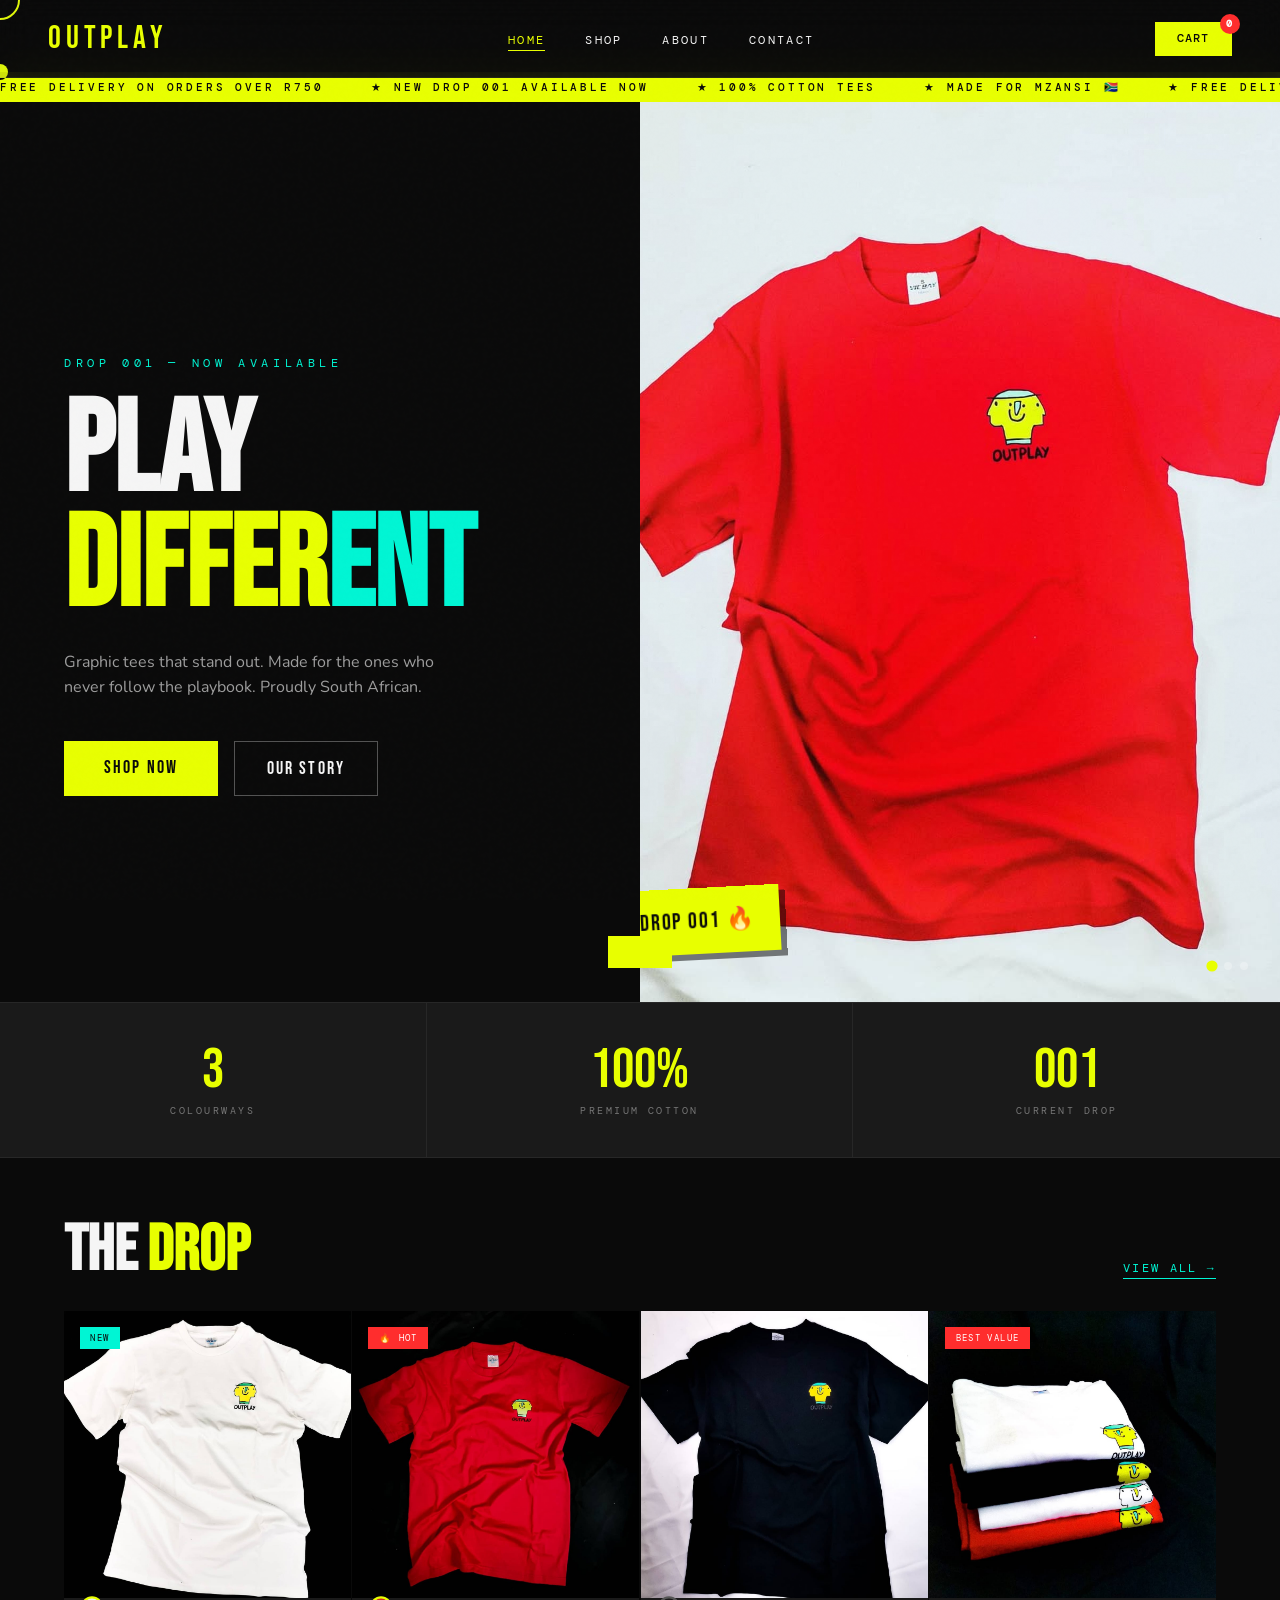
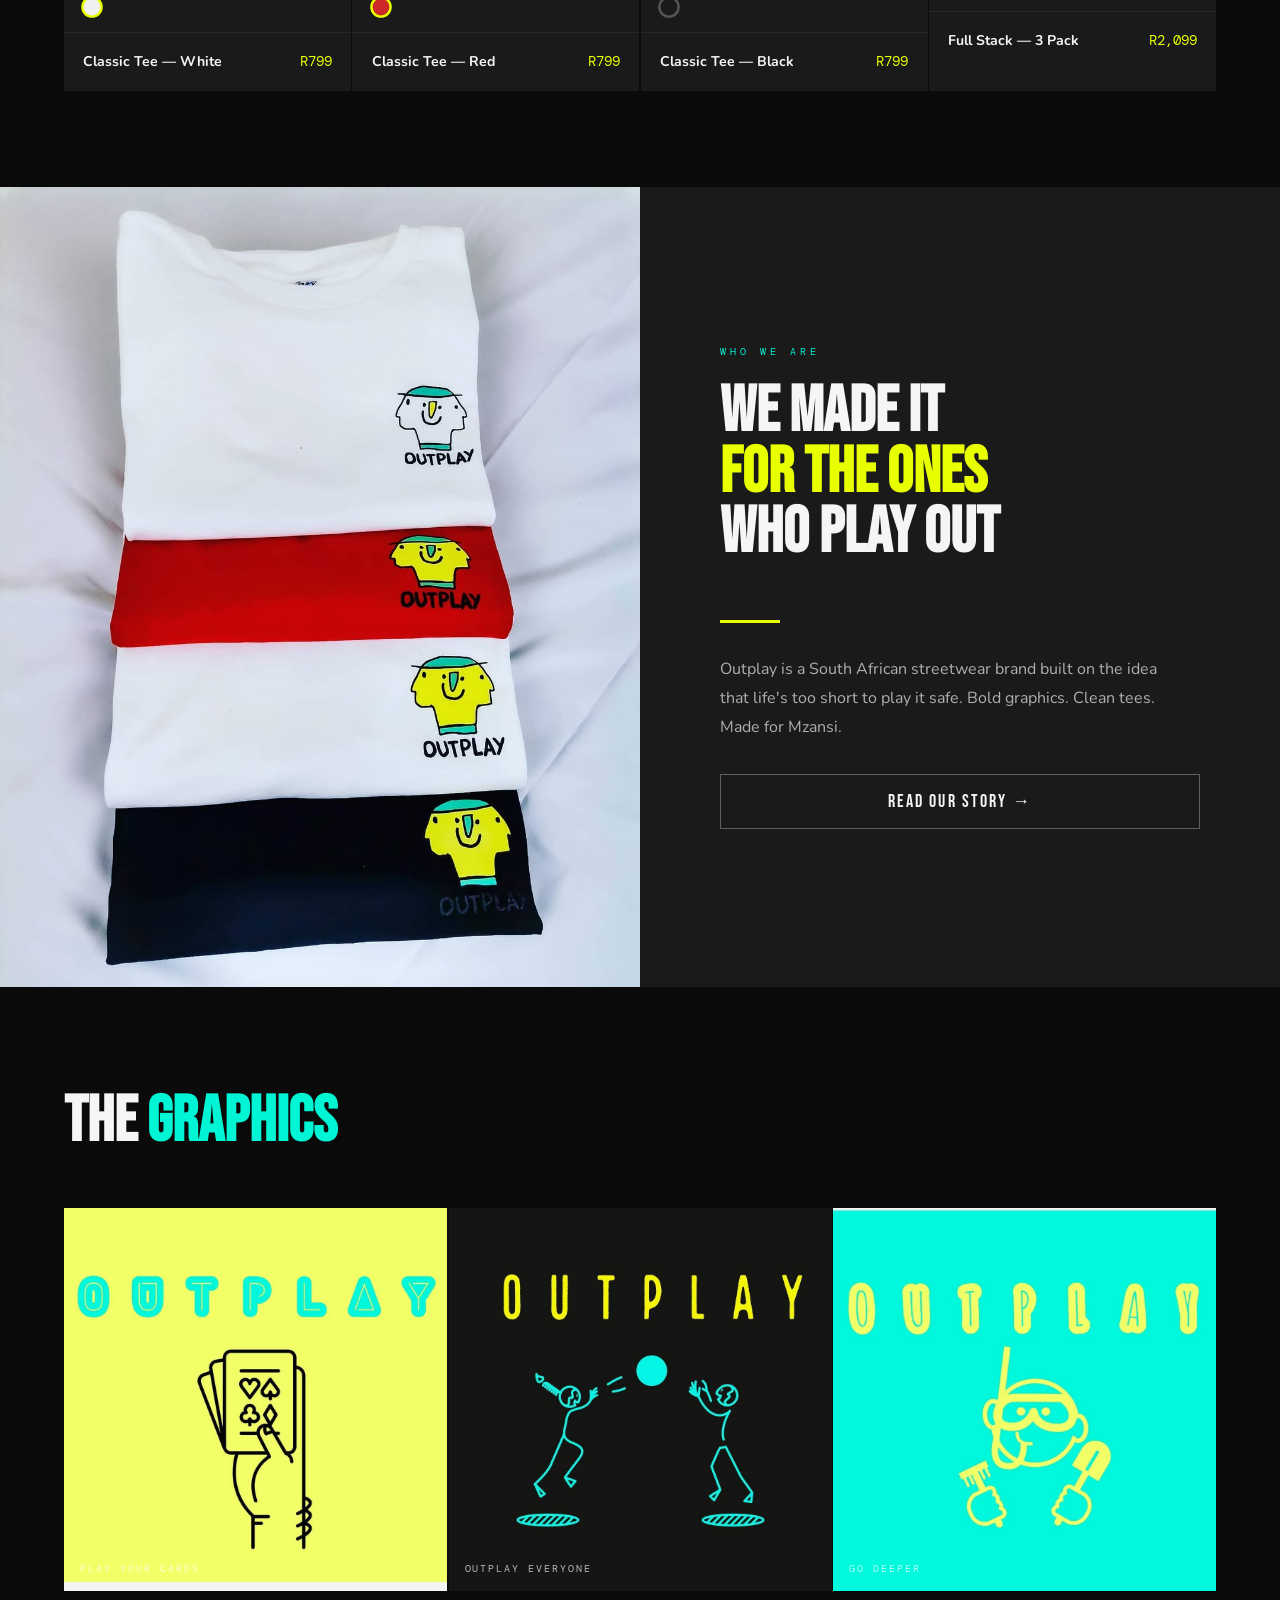
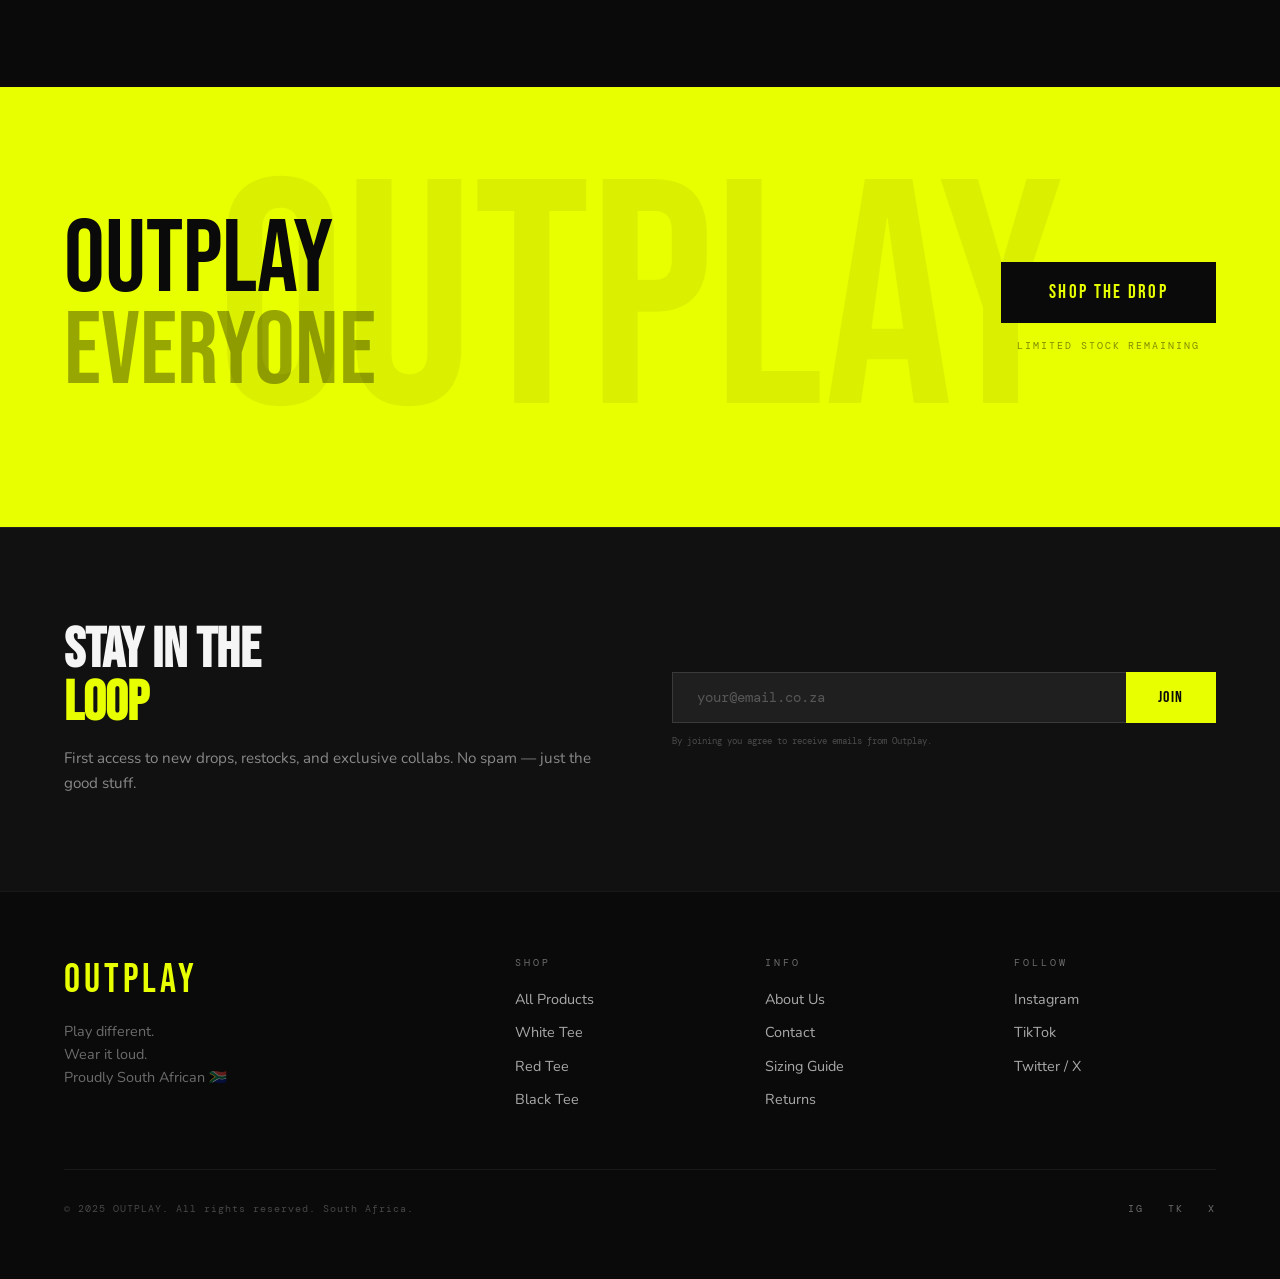
==== index.html @ 30633c0e "Web pages. Finished coding all web pages and ccs and js files for full functionality of the website." ====
<!DOCTYPE html>
<html lang="en">
<head>
  <meta charset="UTF-8" />
  <meta name="viewport" content="width=device-width, initial-scale=1.0" />
  <title>OUTPLAY — Play Different</title>
  <link rel="stylesheet" href="shared.css" />
  <style>
    .hero {
      min-height: 100vh;
      display: grid;
      grid-template-columns: 1fr 1fr;
      position: relative;
      overflow: hidden;
    }
    .hero-left {
      display: flex;
      flex-direction: column;
      justify-content: center;
      padding: 7rem 4rem 4rem;
      z-index: 2;
    }
    .hero-eyebrow {
      font-family: 'DM Mono', monospace;
      font-size: 0.72rem;
      letter-spacing: 0.4em;
      color: var(--cyan);
      text-transform: uppercase;
      margin-bottom: 1.5rem;
      opacity: 0;
      animation: fadeUp 0.8s 0.3s forwards;
    }
    .hero-title {
      font-family: 'Bebas Neue', sans-serif;
      font-size: clamp(5rem, 10vw, 10rem);
      line-height: 0.9;
      opacity: 0;
      animation: fadeUp 0.8s 0.5s forwards;
    }
    .hero-title .accent { color: var(--yellow); }
    .hero-title .accent2 { color: var(--cyan); }
    .hero-sub {
      font-size: 1rem;
      line-height: 1.6;
      color: rgba(255,255,255,0.6);
      max-width: 380px;
      margin-top: 1.5rem;
      opacity: 0;
      animation: fadeUp 0.8s 0.7s forwards;
    }
    .hero-cta {
      display: flex; gap: 1rem;
      margin-top: 2.5rem;
      opacity: 0;
      animation: fadeUp 0.8s 0.9s forwards;
      flex-wrap: wrap;
    }
    .hero-right { position: relative; overflow: hidden; }
    .hero-img-stack { position: relative; width: 100%; height: 100%; }
    .hero-img-main {
      position: absolute; inset: 0;
      object-fit: cover; width: 100%; height: 100%;
      opacity: 0; transition: opacity 0.9s ease;
    }
    .hero-img-main.active { opacity: 1; }
    .hero-badge {
      position: absolute; bottom: 3rem; left: -1.5rem;
      background: var(--yellow); color: var(--black);
      padding: 1.2rem 1.5rem;
      font-family: 'Bebas Neue', sans-serif;
      font-size: 1.4rem; letter-spacing: 0.08em;
      transform: rotate(-3deg);
      box-shadow: 6px 6px 0 rgba(0,0,0,0.5);
      animation: float 3s ease-in-out infinite; z-index: 3;
    }
    .hero-dots { position: absolute; bottom: 2rem; right: 2rem; display: flex; gap: 0.5rem; z-index: 4; }
    .hero-dot { width: 8px; height: 8px; border-radius: 50%; background: rgba(255,255,255,0.3); cursor: none; transition: background 0.2s, transform 0.2s; }
    .hero-dot.active { background: var(--yellow); transform: scale(1.4); }

    .stats-strip { background: var(--mid); border-top: 1px solid rgba(255,255,255,0.06); border-bottom: 1px solid rgba(255,255,255,0.06); display: grid; grid-template-columns: repeat(3,1fr); }
    .stat-item { padding: 2.5rem; text-align: center; border-right: 1px solid rgba(255,255,255,0.06); }
    .stat-item:last-child { border-right: none; }
    .stat-num { font-family: 'Bebas Neue', sans-serif; font-size: 3.5rem; color: var(--yellow); line-height: 1; }
    .stat-label { font-family: 'DM Mono', monospace; font-size: 0.62rem; letter-spacing: 0.25em; color: rgba(255,255,255,0.4); text-transform: uppercase; margin-top: 0.3rem; }

    .products-section { padding: 0 4rem 6rem; }
    .products-grid { display: grid; grid-template-columns: repeat(auto-fill, minmax(280px, 1fr)); gap: 1.5px; }
    .product-card { position: relative; background: var(--mid); overflow: hidden; cursor: none; }
    .product-img-wrap { aspect-ratio: 1; overflow: hidden; position: relative; }
    .product-img-wrap img { width: 100%; height: 100%; object-fit: cover; transition: transform 0.5s cubic-bezier(0.25,0.46,0.45,0.94); display: block; }
    .product-card:hover .product-img-wrap img { transform: scale(1.07); }
    .product-overlay { position: absolute; inset: 0; background: linear-gradient(to top, rgba(10,10,10,0.95) 0%, transparent 55%); opacity: 0; transition: opacity 0.4s; display: flex; flex-direction: column; justify-content: flex-end; padding: 1.5rem; }
    .product-card:hover .product-overlay { opacity: 1; }
    .product-sizes { display: flex; gap: 0.4rem; margin-bottom: 0.8rem; flex-wrap: wrap; }
    .size-chip { font-family: 'DM Mono', monospace; font-size: 0.6rem; letter-spacing: 0.1em; color: var(--black); background: var(--yellow); padding: 0.25rem 0.55rem; cursor: none; border: none; transition: background 0.15s; }
    .size-chip:hover, .size-chip.selected { background: var(--cyan); }
    .add-to-cart-btn { background: var(--yellow); color: var(--black); border: none; padding: 0.8rem; font-family: 'Bebas Neue', sans-serif; font-size: 1rem; letter-spacing: 0.1em; width: 100%; cursor: none; transition: background 0.2s; }
    .add-to-cart-btn:hover { background: var(--cyan); }
    .product-info { padding: 1.2rem; display: flex; align-items: center; justify-content: space-between; border-top: 1px solid rgba(255,255,255,0.06); }
    .product-name { font-weight: 700; font-size: 0.88rem; }
    .product-price { font-family: 'DM Mono', monospace; font-size: 0.85rem; color: var(--yellow); }
    .product-tag { position: absolute; top: 1rem; left: 1rem; background: var(--red); color: white; font-family: 'DM Mono', monospace; font-size: 0.58rem; letter-spacing: 0.15em; padding: 0.3rem 0.65rem; text-transform: uppercase; z-index: 2; }
    .product-tag.new { background: var(--cyan); color: var(--black); }
    .color-picker { display: flex; gap: 0.4rem; padding: 0 1.2rem 1rem; }
    .color-swatch { width: 18px; height: 18px; border-radius: 50%; cursor: none; border: 2px solid transparent; transition: border-color 0.2s, transform 0.2s; }
    .color-swatch.active, .color-swatch:hover { border-color: var(--yellow); transform: scale(1.2); }

    .story-section { display: grid; grid-template-columns: 1fr 1fr; min-height: 70vh; background: var(--mid); }
    .story-left { position: relative; overflow: hidden; }
    .story-left img { width: 100%; height: 100%; object-fit: cover; display: block; }
    .story-left::after { content: 'DROP 001'; position: absolute; top: 2.5rem; right: -3.5rem; font-family: 'Bebas Neue', sans-serif; font-size: 0.9rem; letter-spacing: 0.4em; color: var(--yellow); transform: rotate(90deg); }
    .story-right { display: flex; flex-direction: column; justify-content: center; padding: 5rem; }
    .story-eyebrow { font-family: 'DM Mono', monospace; font-size: 0.62rem; letter-spacing: 0.4em; color: var(--cyan); text-transform: uppercase; margin-bottom: 1.5rem; }
    .story-title { font-family: 'Bebas Neue', sans-serif; font-size: 4rem; line-height: 0.95; margin-bottom: 1.5rem; }
    .story-body { font-size: 1rem; line-height: 1.8; color: rgba(255,255,255,0.65); max-width: 440px; }
    .story-divider { width: 60px; height: 3px; background: var(--yellow); margin: 2rem 0; }

    .graphics-section { padding: 6rem 4rem; }
    .graphics-title { font-family: 'Bebas Neue', sans-serif; font-size: clamp(3rem,5vw,5rem); margin-bottom: 3rem; }
    .graphics-grid { display: grid; grid-template-columns: repeat(3,1fr); gap: 1.5px; }
    .graphic-item { position: relative; overflow: hidden; cursor: none; }
    .graphic-item img { width: 100%; aspect-ratio: 1; object-fit: cover; transition: transform 0.5s ease; display: block; }
    .graphic-item:hover img { transform: scale(1.06); }
    .graphic-caption { position: absolute; bottom: 1rem; left: 1rem; font-family: 'DM Mono', monospace; font-size: 0.62rem; letter-spacing: 0.2em; color: rgba(255,255,255,0.7); text-transform: uppercase; }

    .callout-section { background: var(--yellow); padding: 8rem 4rem; display: flex; align-items: center; justify-content: space-between; overflow: hidden; position: relative; }
    .callout-section::before { content: 'OUTPLAY'; position: absolute; font-family: 'Bebas Neue', sans-serif; font-size: 25vw; color: rgba(0,0,0,0.06); left: 50%; transform: translateX(-50%); white-space: nowrap; pointer-events: none; }
    .callout-text { font-family: 'Bebas Neue', sans-serif; font-size: clamp(4rem,8vw,8rem); color: var(--black); line-height: 0.9; position: relative; z-index: 1; }
    .callout-text em { font-style: normal; color: rgba(0,0,0,0.35); }
    .callout-cta { position: relative; z-index: 1; flex-shrink: 0; }
    .btn-dark { background: var(--black); color: var(--yellow); border: none; padding: 1.2rem 3rem; font-family: 'Bebas Neue', sans-serif; font-size: 1.2rem; letter-spacing: 0.12em; cursor: none; transition: background 0.2s, transform 0.15s; display: block; text-align: center; text-decoration: none; margin-bottom: 1rem; }
    .btn-dark:hover { background: var(--mid); transform: translateY(-2px); }

    .newsletter-section { padding: 6rem 4rem; background: var(--dark); display: grid; grid-template-columns: 1fr 1fr; gap: 4rem; align-items: center; border-top: 1px solid rgba(255,255,255,0.06); }
    .newsletter-title { font-family: 'Bebas Neue', sans-serif; font-size: 3.5rem; line-height: 0.95; }
    .newsletter-title .accent { color: var(--yellow); }
    .newsletter-sub { color: rgba(255,255,255,0.5); font-size: 0.95rem; line-height: 1.6; margin-top: 1rem; }
    .newsletter-form { display: flex; }
    .newsletter-input { flex: 1; background: rgba(255,255,255,0.06); border: 1px solid rgba(255,255,255,0.12); border-right: none; color: var(--white); padding: 1rem 1.5rem; font-family: 'DM Mono', monospace; font-size: 0.85rem; outline: none; transition: border-color 0.2s; }
    .newsletter-input:focus { border-color: var(--yellow); }
    .newsletter-input::placeholder { color: rgba(255,255,255,0.25); }
    .newsletter-btn { background: var(--yellow); color: var(--black); border: none; padding: 1rem 2rem; font-family: 'Bebas Neue', sans-serif; font-size: 1rem; letter-spacing: 0.1em; cursor: none; transition: background 0.2s; }
    .newsletter-btn:hover { background: var(--cyan); }

    @media(max-width:900px){
      .hero{grid-template-columns:1fr;}
      .hero-right{display:none;}
      .hero-left{padding:6rem 1.5rem 4rem;}
      .stats-strip{grid-template-columns:1fr;}
      .stat-item{border-right:none;border-bottom:1px solid rgba(255,255,255,0.06);}
      .products-section{padding:0 1.5rem 4rem;}
      .products-grid{grid-template-columns:repeat(2,1fr);}
      .story-section{grid-template-columns:1fr;}
      .story-left{height:50vw;}
      .story-right{padding:3rem 1.5rem;}
      .graphics-section{padding:4rem 1.5rem;}
      .graphics-grid{grid-template-columns:1fr 1fr;}
      .callout-section{flex-direction:column;gap:2rem;text-align:center;padding:5rem 1.5rem;}
      .newsletter-section{grid-template-columns:1fr;gap:2rem;padding:4rem 1.5rem;}
      .newsletter-form{flex-direction:column;}
      .newsletter-input{border-right:1px solid rgba(255,255,255,0.12);}
    }
  </style>
</head>
<body>
  <div class="cursor" id="cursor"></div>
  <div class="cursor-ring" id="cursorRing"></div>

  <nav>
    <a href="index.html" class="nav-logo">OUTPLAY</a>
    <ul class="nav-links">
      <li><a href="index.html">Home</a></li>
      <li><a href="shop.html">Shop</a></li>
      <li><a href="about.html">About</a></li>
      <li><a href="contact.html">Contact</a></li>
    </ul>
    <div class="nav-right">
      <button class="nav-cart" onclick="openCart()">CART <span class="cart-count" id="cartCount">0</span></button>
    </div>
  </nav>

  <div class="marquee-wrapper">
    <div class="marquee-track">
      <span>Free delivery on orders over R750</span><span>★ New Drop 001 Available Now</span><span>★ 100% Cotton Tees</span><span>★ Made for Mzansi 🇿🇦</span>
      <span>★ Free delivery on orders over R750</span><span>★ New Drop 001 Available Now</span><span>★ 100% Cotton Tees</span><span>★ Made for Mzansi 🇿🇦</span>
      <span>★ Free delivery on orders over R750</span><span>★ New Drop 001 Available Now</span><span>★ 100% Cotton Tees</span><span>★ Made for Mzansi 🇿🇦</span>
    </div>
  </div>

  <section class="hero">
    <div class="hero-left">
      <p class="hero-eyebrow">Drop 001 — Now Available</p>
      <h1 class="hero-title">PLAY<br><span class="accent">DIFFER</span><span class="accent2">ENT</span></h1>
      <p class="hero-sub">Graphic tees that stand out. Made for the ones who never follow the playbook. Proudly South African.</p>
      <div class="hero-cta">
        <a href="shop.html" class="btn-primary">Shop Now</a>
        <a href="about.html" class="btn-outline">Our Story</a>
      </div>
    </div>
    <div class="hero-right">
      <div class="hero-img-stack">
        <img src="img/IMG_5603.jpeg" class="hero-img-main active" alt="Red Tee" />
        <img src="img/IMG_5601.jpeg" class="hero-img-main" alt="Black Tee" />
        <img src="img/IMG_5597.jpeg" class="hero-img-main" alt="White Tee" />
      </div>
      <div class="hero-badge">Drop 001 🔥</div>
      <div class="hero-dots">
        <div class="hero-dot active" onclick="setHeroSlide(0)"></div>
        <div class="hero-dot" onclick="setHeroSlide(1)"></div>
        <div class="hero-dot" onclick="setHeroSlide(2)"></div>
      </div>
    </div>
  </section>

  <div class="stats-strip">
    <div class="stat-item reveal"><div class="stat-num">3</div><div class="stat-label">Colourways</div></div>
    <div class="stat-item reveal" style="transition-delay:.1s"><div class="stat-num">100%</div><div class="stat-label">Premium Cotton</div></div>
    <div class="stat-item reveal" style="transition-delay:.2s"><div class="stat-num">001</div><div class="stat-label">Current Drop</div></div>
  </div>

  <section>
    <div class="section-header">
      <h2 class="section-title reveal">THE <span class="accent">DROP</span></h2>
      <a href="shop.html" class="view-all reveal">View All →</a>
    </div>
    <div class="products-section"><div class="products-grid" id="productsGrid"></div></div>
  </section>

  <section class="story-section">
    <div class="story-left"><img src="img/IMG_5602.jpeg" alt="Tee stack" /></div>
    <div class="story-right">
      <p class="story-eyebrow reveal">Who We Are</p>
      <h2 class="story-title reveal">WE MADE IT<br><span style="color:var(--yellow)">FOR THE ONES</span><br>WHO PLAY OUT</h2>
      <div class="story-divider reveal"></div>
      <p class="story-body reveal">Outplay is a South African streetwear brand built on the idea that life's too short to play it safe. Bold graphics. Clean tees. Made for Mzansi.</p>
      <a href="about.html" class="btn-outline reveal" style="margin-top:2rem;display:inline-block">Read Our Story →</a>
    </div>
  </section>

  <section class="graphics-section">
    <h2 class="graphics-title reveal">THE <span style="color:var(--cyan)">GRAPHICS</span></h2>
    <div class="graphics-grid">
      <div class="graphic-item reveal"><img src="img/IMG_5604.jpeg" alt="Card graphic" /><div class="graphic-caption">Play Your Cards</div></div>
      <div class="graphic-item reveal" style="transition-delay:.1s"><img src="img/IMG_5605.jpeg" alt="Sport graphic" /><div class="graphic-caption">Outplay Everyone</div></div>
      <div class="graphic-item reveal" style="transition-delay:.2s"><img src="img/IMG_5606.jpeg" alt="Snorkel graphic" /><div class="graphic-caption">Go Deeper</div></div>
    </div>
  </section>

  <div class="callout-section">
    <div class="callout-text">OUTPLAY<br><em>EVERYONE</em></div>
    <div class="callout-cta">
      <a href="shop.html" class="btn-dark">Shop The Drop</a>
      <p style="font-family:'DM Mono',monospace;font-size:0.62rem;letter-spacing:0.2em;color:rgba(0,0,0,0.45);text-align:center;text-transform:uppercase;">Limited stock remaining</p>
    </div>
  </div>

  <section class="newsletter-section">
    <div>
      <h2 class="newsletter-title reveal">STAY IN THE<br><span class="accent">LOOP</span></h2>
      <p class="newsletter-sub reveal">First access to new drops, restocks, and exclusive collabs. No spam — just the good stuff.</p>
    </div>
    <div class="reveal">
      <div class="newsletter-form">
        <input type="email" class="newsletter-input" placeholder="your@email.co.za" id="emailInput" />
        <button class="newsletter-btn" onclick="subscribeNewsletter()">JOIN</button>
      </div>
      <p style="font-family:'DM Mono',monospace;font-size:0.58rem;color:rgba(255,255,255,0.25);margin-top:0.7rem;">By joining you agree to receive emails from Outplay.</p>
    </div>
  </section>

  <footer>
    <div class="footer-top">
      <div><div class="footer-logo">OUTPLAY</div><p class="footer-tagline">Play different.<br>Wear it loud.<br>Proudly South African 🇿🇦</p></div>
      <div>
        <div class="footer-col-title">Shop</div>
        <ul class="footer-links">
          <li><a href="shop.html">All Products</a></li>
          <li><a href="shop.html">White Tee</a></li>
          <li><a href="shop.html">Red Tee</a></li>
          <li><a href="shop.html">Black Tee</a></li>
        </ul>
      </div>
      <div>
        <div class="footer-col-title">Info</div>
        <ul class="footer-links">
          <li><a href="about.html">About Us</a></li>
          <li><a href="contact.html">Contact</a></li>
          <li><a href="#">Sizing Guide</a></li>
          <li><a href="#">Returns</a></li>
        </ul>
      </div>
      <div>
        <div class="footer-col-title">Follow</div>
        <ul class="footer-links">
          <li><a href="#">Instagram</a></li>
          <li><a href="#">TikTok</a></li>
          <li><a href="#">Twitter / X</a></li>
        </ul>
      </div>
    </div>
    <div class="footer-bottom">
      <span class="footer-copy">© 2025 OUTPLAY. All rights reserved. South Africa.</span>
      <div class="social-links"><a href="#" class="social-link">IG</a><a href="#" class="social-link">TK</a><a href="#" class="social-link">X</a></div>
    </div>
  </footer>

  <div class="cart-overlay" id="cartOverlay" onclick="closeCart()"></div>
  <div class="cart-sidebar" id="cartSidebar">
    <div class="cart-header"><h2>YOUR CART</h2><button class="cart-close" onclick="closeCart()">✕</button></div>
    <div class="cart-items" id="cartItems"></div>
    <div class="cart-footer">
      <div class="cart-total"><span>TOTAL</span><span id="cartTotal">R0</span></div>
      <button class="checkout-btn" onclick="checkout()">CHECKOUT →</button>
    </div>
  </div>
  <div class="toast" id="toast"></div>

  <script src="shared.js"></script>
  <script>
    let currentSlide = 0;
    const slides = document.querySelectorAll('.hero-img-main');
    const dots = document.querySelectorAll('.hero-dot');
    function setHeroSlide(idx) {
      slides.forEach((s,i) => s.classList.toggle('active', i===idx));
      dots.forEach((d,i) => d.classList.toggle('active', i===idx));
      currentSlide = idx;
    }
    setInterval(() => setHeroSlide((currentSlide+1) % slides.length), 4500);

    const selectedSizes = {};
    function renderProducts() {
      const grid = document.getElementById('productsGrid');
      PRODUCTS.forEach((p, i) => {
        const card = document.createElement('div');
        card.className = 'product-card reveal';
        card.style.transitionDelay = `${i*0.08}s`;
        card.innerHTML = `
          ${p.tag ? `<div class="product-tag ${p.tag==='new'?'new':''}">${p.tagLabel}</div>` : ''}
          <div class="product-img-wrap">
            <img src="${p.images[0]}" alt="${p.name}" loading="lazy"/>
            <div class="product-overlay">
              <div class="product-sizes">${p.sizes.map(s=>`<button class="size-chip" onclick="selectSize(event,${p.id},'${s}')" data-size="${s}">${s}</button>`).join('')}</div>
              <button class="add-to-cart-btn" onclick="quickAdd(${p.id})">ADD TO CART</button>
            </div>
          </div>
          ${p.colorHex ? `<div class="color-picker"><div class="color-swatch active" style="background:${p.colorHex};${p.color==='black'?'border:2px solid #555':''}"></div></div>` : '<div style="height:0.8rem"></div>'}
          <div class="product-info">
            <span class="product-name">${p.name}</span>
            <span class="product-price">${formatZAR(p.price)}</span>
          </div>`;
        grid.appendChild(card);
      });
      initReveal();
      window.reattachCursor?.();
    }
    function selectSize(e, pid, size) {
      selectedSizes[pid] = size;
      e.target.closest('.product-sizes').querySelectorAll('.size-chip').forEach(c => c.classList.toggle('selected', c.dataset.size===size));
    }
    function quickAdd(pid) {
      const p = PRODUCTS.find(x => x.id===pid);
      addToCart(pid, selectedSizes[pid] || p.sizes[Math.floor(p.sizes.length/2)]);
    }
    renderProducts();
  </script>
</body>
</html>
---- shared.css ----
@import url('https://fonts.googleapis.com/css2?family=Bebas+Neue&family=DM+Mono:wght@400;500&family=Nunito:wght@400;700;900&display=swap');

:root {
  --yellow: #e8ff00;
  --cyan: #00f5d4;
  --red: #ff2d2d;
  --black: #0a0a0a;
  --dark: #111111;
  --mid: #1a1a1a;
  --white: #f5f5f5;
  --grey: #333333;
}

*, *::before, *::after { box-sizing: border-box; margin: 0; padding: 0; }
html { scroll-behavior: smooth; }

body {
  background: var(--black);
  color: var(--white);
  font-family: 'Nunito', sans-serif;
  overflow-x: hidden;
  cursor: none;
}

/* ===== NOISE ===== */
body::before {
  content: '';
  position: fixed;
  inset: 0;
  background-image: url("data:image/svg+xml,%3Csvg viewBox='0 0 200 200' xmlns='http://www.w3.org/2000/svg'%3E%3Cfilter id='noise'%3E%3CfeTurbulence type='fractalNoise' baseFrequency='0.9' numOctaves='4' stitchTiles='stitch'/%3E%3C/filter%3E%3Crect width='100%25' height='100%25' filter='url(%23noise)' opacity='0.04'/%3E%3C/svg%3E");
  pointer-events: none;
  z-index: 9997;
  opacity: 0.3;
}

/* ===== CURSOR ===== */
.cursor {
  position: fixed;
  width: 16px; height: 16px;
  background: var(--yellow);
  border-radius: 50%;
  pointer-events: none;
  z-index: 9999;
  transform: translate(-50%, -50%);
  transition: width 0.2s ease, height 0.2s ease;
  mix-blend-mode: difference;
}
.cursor-ring {
  position: fixed;
  width: 40px; height: 40px;
  border: 2px solid var(--yellow);
  border-radius: 50%;
  pointer-events: none;
  z-index: 9998;
  transform: translate(-50%, -50%);
  transition: all 0.15s ease;
  mix-blend-mode: difference;
}
.cursor.hover { width: 30px; height: 30px; }
.cursor-ring.hover { width: 60px; height: 60px; border-color: var(--cyan); }

/* ===== NAV ===== */
nav {
  position: fixed;
  top: 0; left: 0; right: 0;
  z-index: 200;
  display: flex;
  align-items: center;
  justify-content: space-between;
  padding: 1.2rem 3rem;
  background: rgba(10,10,10,0.9);
  backdrop-filter: blur(16px);
  border-bottom: 1px solid rgba(255,255,255,0.06);
}
.nav-logo {
  font-family: 'Bebas Neue', sans-serif;
  font-size: 2rem;
  letter-spacing: 0.15em;
  color: var(--yellow);
  text-decoration: none;
}
.nav-links { display: flex; gap: 2.5rem; list-style: none; }
.nav-links a {
  font-family: 'DM Mono', monospace;
  font-size: 0.72rem;
  letter-spacing: 0.2em;
  color: var(--white);
  text-decoration: none;
  text-transform: uppercase;
  transition: color 0.2s;
  position: relative;
}
.nav-links a::after {
  content: '';
  position: absolute;
  bottom: -3px; left: 0;
  width: 0; height: 1px;
  background: var(--yellow);
  transition: width 0.2s;
}
.nav-links a:hover::after, .nav-links a.active::after { width: 100%; }
.nav-links a:hover, .nav-links a.active { color: var(--yellow); }
.nav-right { display: flex; align-items: center; gap: 1rem; }
.nav-cart {
  position: relative;
  background: var(--yellow);
  color: var(--black);
  border: none;
  padding: 0.6rem 1.4rem;
  font-family: 'DM Mono', monospace;
  font-size: 0.72rem;
  font-weight: 500;
  letter-spacing: 0.1em;
  cursor: none;
  transition: background 0.2s, transform 0.1s;
}
.nav-cart:hover { background: var(--cyan); transform: scale(1.04); }
.cart-count {
  position: absolute;
  top: -8px; right: -8px;
  background: var(--red);
  color: white;
  width: 20px; height: 20px;
  border-radius: 50%;
  display: flex;
  align-items: center;
  justify-content: center;
  font-size: 0.6rem;
  font-weight: 900;
}

/* ===== MARQUEE ===== */
.marquee-wrapper {
  margin-top: 72px;
  overflow: hidden;
  background: var(--yellow);
  padding: 0.5rem 0;
}
.marquee-track {
  display: flex;
  gap: 3rem;
  white-space: nowrap;
  animation: marquee 22s linear infinite;
}
.marquee-track span {
  font-family: 'DM Mono', monospace;
  font-size: 0.7rem;
  font-weight: 500;
  letter-spacing: 0.25em;
  text-transform: uppercase;
  color: var(--black);
  flex-shrink: 0;
}
@keyframes marquee { from { transform: translateX(0); } to { transform: translateX(-50%); } }

/* ===== BUTTONS ===== */
.btn-primary {
  background: var(--yellow);
  color: var(--black);
  border: none;
  padding: 1rem 2.5rem;
  font-family: 'Bebas Neue', sans-serif;
  font-size: 1.1rem;
  letter-spacing: 0.12em;
  cursor: none;
  display: inline-block;
  text-decoration: none;
  text-align: center;
  transition: background 0.2s, transform 0.15s;
}
.btn-primary:hover { background: var(--cyan); transform: translateY(-2px); }
.btn-outline {
  background: transparent;
  color: var(--white);
  border: 1.5px solid rgba(255,255,255,0.3);
  padding: 1rem 2rem;
  font-family: 'Bebas Neue', sans-serif;
  font-size: 1.1rem;
  letter-spacing: 0.12em;
  cursor: none;
  display: inline-block;
  text-decoration: none;
  text-align: center;
  transition: border-color 0.2s, color 0.2s, transform 0.15s;
}
.btn-outline:hover { border-color: var(--yellow); color: var(--yellow); transform: translateY(-2px); }

/* ===== CART SIDEBAR ===== */
.cart-overlay {
  position: fixed;
  inset: 0;
  background: rgba(0,0,0,0.7);
  z-index: 500;
  opacity: 0;
  pointer-events: none;
  transition: opacity 0.3s;
}
.cart-overlay.open { opacity: 1; pointer-events: all; }
.cart-sidebar {
  position: fixed;
  top: 0; right: -460px;
  width: 460px;
  height: 100vh;
  background: var(--dark);
  z-index: 501;
  display: flex;
  flex-direction: column;
  transition: right 0.4s cubic-bezier(0.25, 0.46, 0.45, 0.94);
  border-left: 1px solid rgba(255,255,255,0.08);
}
.cart-sidebar.open { right: 0; }
.cart-header {
  padding: 2rem;
  border-bottom: 1px solid rgba(255,255,255,0.08);
  display: flex;
  justify-content: space-between;
  align-items: center;
}
.cart-header h2 {
  font-family: 'Bebas Neue', sans-serif;
  font-size: 1.8rem;
  letter-spacing: 0.08em;
}
.cart-close {
  background: none;
  border: none;
  color: var(--white);
  font-size: 1.5rem;
  cursor: none;
  transition: color 0.2s;
  line-height: 1;
}
.cart-close:hover { color: var(--yellow); }
.cart-items { flex: 1; overflow-y: auto; padding: 1.5rem; }
.cart-item {
  display: flex;
  gap: 1rem;
  padding: 1rem 0;
  border-bottom: 1px solid rgba(255,255,255,0.06);
  animation: fadeUp 0.3s ease;
}
.cart-item-img { width: 80px; height: 80px; object-fit: cover; flex-shrink: 0; }
.cart-item-details { flex: 1; }
.cart-item-name { font-weight: 700; font-size: 0.88rem; margin-bottom: 0.2rem; }
.cart-item-meta { font-family: 'DM Mono', monospace; font-size: 0.62rem; color: rgba(255,255,255,0.4); letter-spacing: 0.1em; }
.cart-item-price { font-family: 'DM Mono', monospace; font-size: 0.85rem; color: var(--yellow); margin-top: 0.5rem; }
.cart-item-remove {
  background: none; border: none;
  color: rgba(255,255,255,0.3);
  cursor: none;
  font-size: 1rem;
  align-self: flex-start;
  transition: color 0.2s;
}
.cart-item-remove:hover { color: var(--red); }
.cart-empty {
  text-align: center;
  padding: 4rem 2rem;
  color: rgba(255,255,255,0.3);
  font-family: 'DM Mono', monospace;
  font-size: 0.75rem;
  letter-spacing: 0.1em;
}
.cart-empty .empty-icon { font-size: 3rem; margin-bottom: 1rem; }
.cart-footer { padding: 2rem; border-top: 1px solid rgba(255,255,255,0.08); }
.cart-total {
  display: flex;
  justify-content: space-between;
  align-items: center;
  margin-bottom: 1.5rem;
  font-family: 'Bebas Neue', sans-serif;
  font-size: 1.3rem;
  letter-spacing: 0.08em;
}
.cart-total span:last-child { color: var(--yellow); }
.checkout-btn {
  width: 100%;
  background: var(--yellow);
  color: var(--black);
  border: none;
  padding: 1.2rem;
  font-family: 'Bebas Neue', sans-serif;
  font-size: 1.1rem;
  letter-spacing: 0.12em;
  cursor: none;
  transition: background 0.2s;
}
.checkout-btn:hover { background: var(--cyan); }

/* ===== TOAST ===== */
.toast {
  position: fixed;
  bottom: 2rem; left: 50%;
  transform: translateX(-50%) translateY(100px);
  background: var(--yellow);
  color: var(--black);
  padding: 1rem 2rem;
  font-family: 'Bebas Neue', sans-serif;
  font-size: 1rem;
  letter-spacing: 0.1em;
  z-index: 9999;
  transition: transform 0.4s cubic-bezier(0.34, 1.56, 0.64, 1);
  white-space: nowrap;
}
.toast.show { transform: translateX(-50%) translateY(0); }

/* ===== FOOTER ===== */
footer {
  background: var(--black);
  border-top: 1px solid rgba(255,255,255,0.06);
  padding: 4rem;
}
.footer-top {
  display: grid;
  grid-template-columns: 2fr 1fr 1fr 1fr;
  gap: 3rem;
  padding-bottom: 3rem;
  border-bottom: 1px solid rgba(255,255,255,0.06);
}
.footer-logo {
  font-family: 'Bebas Neue', sans-serif;
  font-size: 2.5rem;
  color: var(--yellow);
  letter-spacing: 0.1em;
  margin-bottom: 1rem;
}
.footer-tagline { font-size: 0.9rem; color: rgba(255,255,255,0.4); line-height: 1.6; }
.footer-col-title {
  font-family: 'DM Mono', monospace;
  font-size: 0.62rem;
  letter-spacing: 0.3em;
  text-transform: uppercase;
  color: rgba(255,255,255,0.4);
  margin-bottom: 1.2rem;
}
.footer-links { list-style: none; }
.footer-links li { margin-bottom: 0.7rem; }
.footer-links a {
  color: rgba(255,255,255,0.65);
  text-decoration: none;
  font-size: 0.9rem;
  transition: color 0.2s;
  cursor: none;
}
.footer-links a:hover { color: var(--yellow); }
.footer-bottom {
  display: flex;
  justify-content: space-between;
  align-items: center;
  padding-top: 2rem;
}
.footer-copy { font-family: 'DM Mono', monospace; font-size: 0.62rem; letter-spacing: 0.1em; color: rgba(255,255,255,0.25); }
.social-links { display: flex; gap: 1.5rem; }
.social-link {
  font-family: 'DM Mono', monospace;
  font-size: 0.65rem;
  letter-spacing: 0.2em;
  color: rgba(255,255,255,0.4);
  text-decoration: none;
  text-transform: uppercase;
  transition: color 0.2s;
  cursor: none;
}
.social-link:hover { color: var(--yellow); }

/* ===== REVEAL ===== */
.reveal {
  opacity: 0;
  transform: translateY(40px);
  transition: opacity 0.7s ease, transform 0.7s ease;
}
.reveal.visible { opacity: 1; transform: translateY(0); }

/* ===== SCROLLBAR ===== */
::-webkit-scrollbar { width: 4px; }
::-webkit-scrollbar-track { background: var(--black); }
::-webkit-scrollbar-thumb { background: var(--yellow); }

/* ===== ANIMATIONS ===== */
@keyframes fadeUp {
  from { opacity: 0; transform: translateY(30px); }
  to { opacity: 1; transform: translateY(0); }
}
@keyframes float {
  0%, 100% { transform: rotate(-3deg) translateY(0); }
  50% { transform: rotate(-3deg) translateY(-8px); }
}

/* ===== SECTION HEADERS ===== */
.section-header {
  display: flex;
  align-items: flex-end;
  justify-content: space-between;
  padding: 4rem 4rem 2rem;
}
.section-title {
  font-family: 'Bebas Neue', sans-serif;
  font-size: clamp(3rem, 5vw, 5rem);
  line-height: 0.9;
}
.section-title .accent { color: var(--yellow); }
.section-title .accent2 { color: var(--cyan); }
.view-all {
  font-family: 'DM Mono', monospace;
  font-size: 0.72rem;
  letter-spacing: 0.2em;
  color: var(--cyan);
  text-transform: uppercase;
  text-decoration: none;
  border-bottom: 1px solid currentColor;
  padding-bottom: 2px;
  cursor: none;
  transition: color 0.2s;
}
.view-all:hover { color: var(--yellow); }

/* ===== RESPONSIVE ===== */
@media (max-width: 900px) {
  nav { padding: 1rem 1.5rem; }
  .nav-links { display: none; }
  footer { padding: 2rem; }
  .footer-top { grid-template-columns: 1fr 1fr; gap: 2rem; }
  .section-header { padding: 3rem 1.5rem 1.5rem; }
  .cart-sidebar { width: 100%; right: -100%; }
}
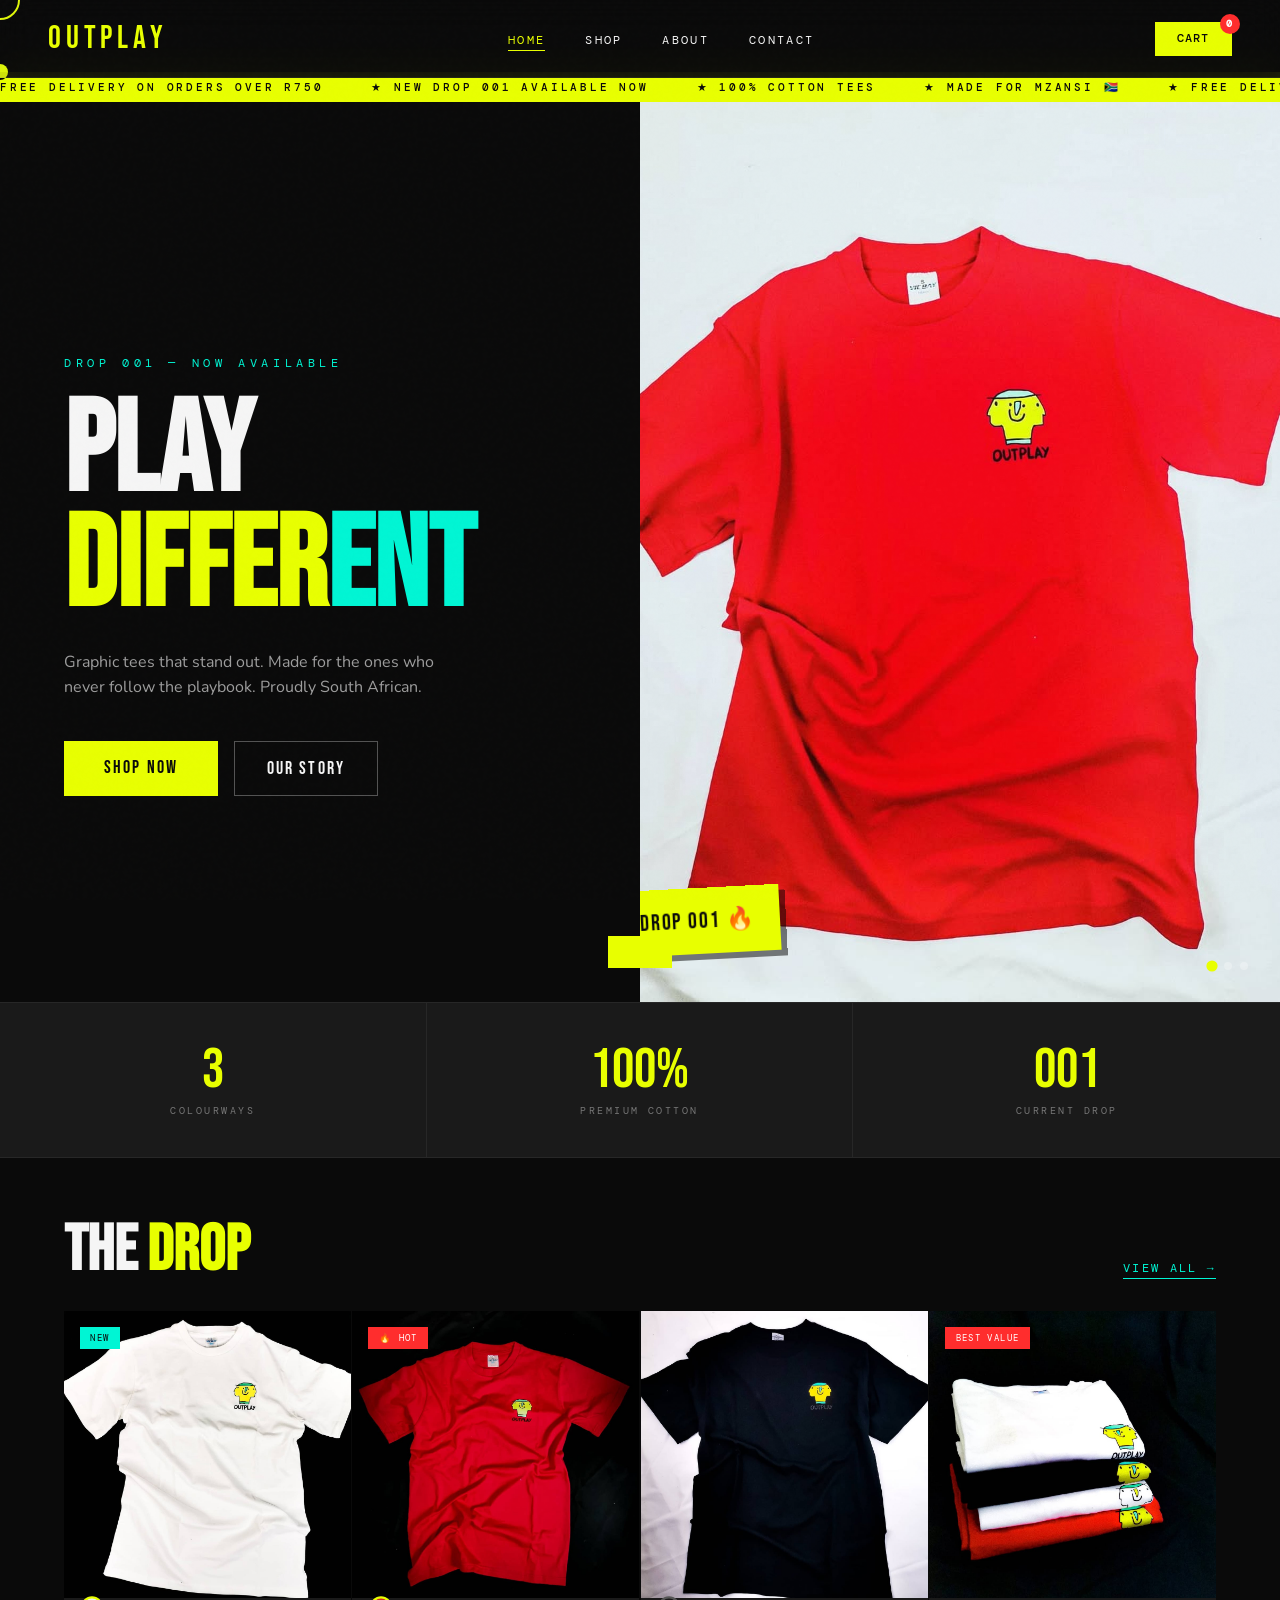
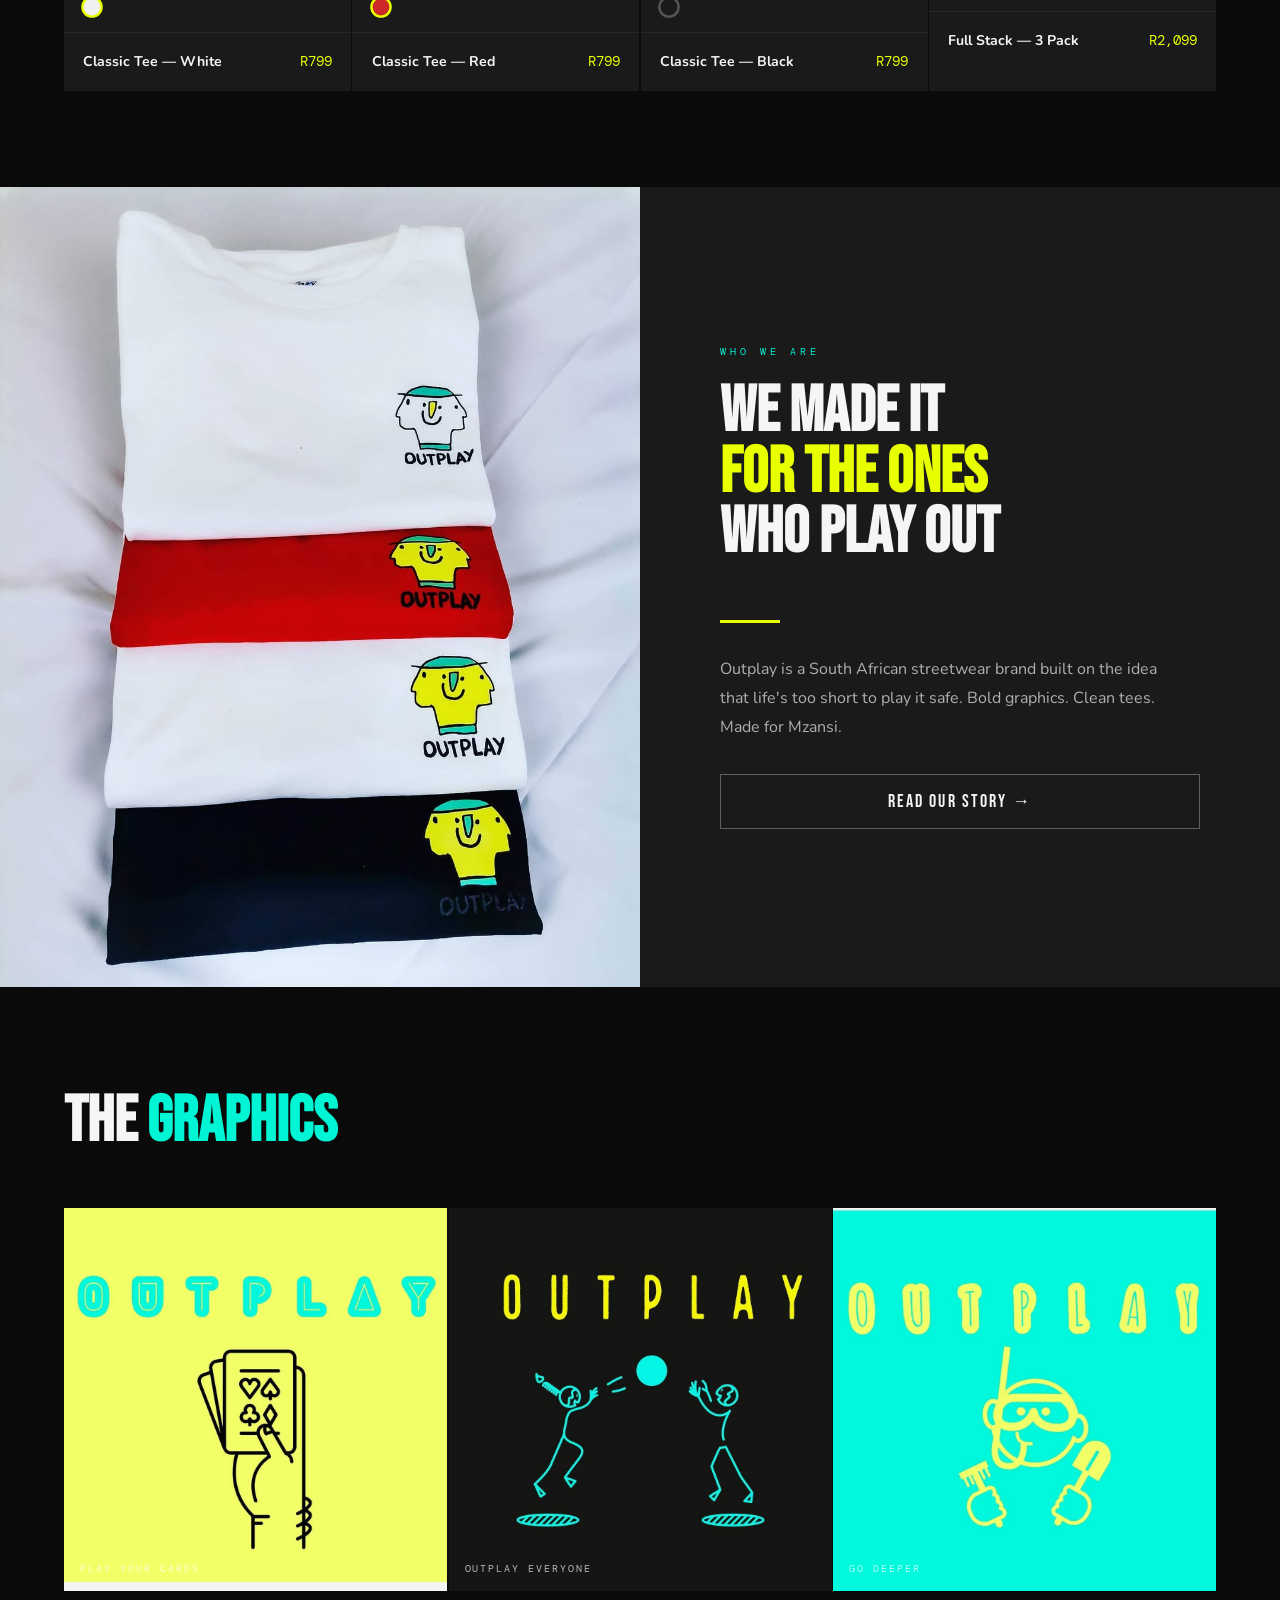
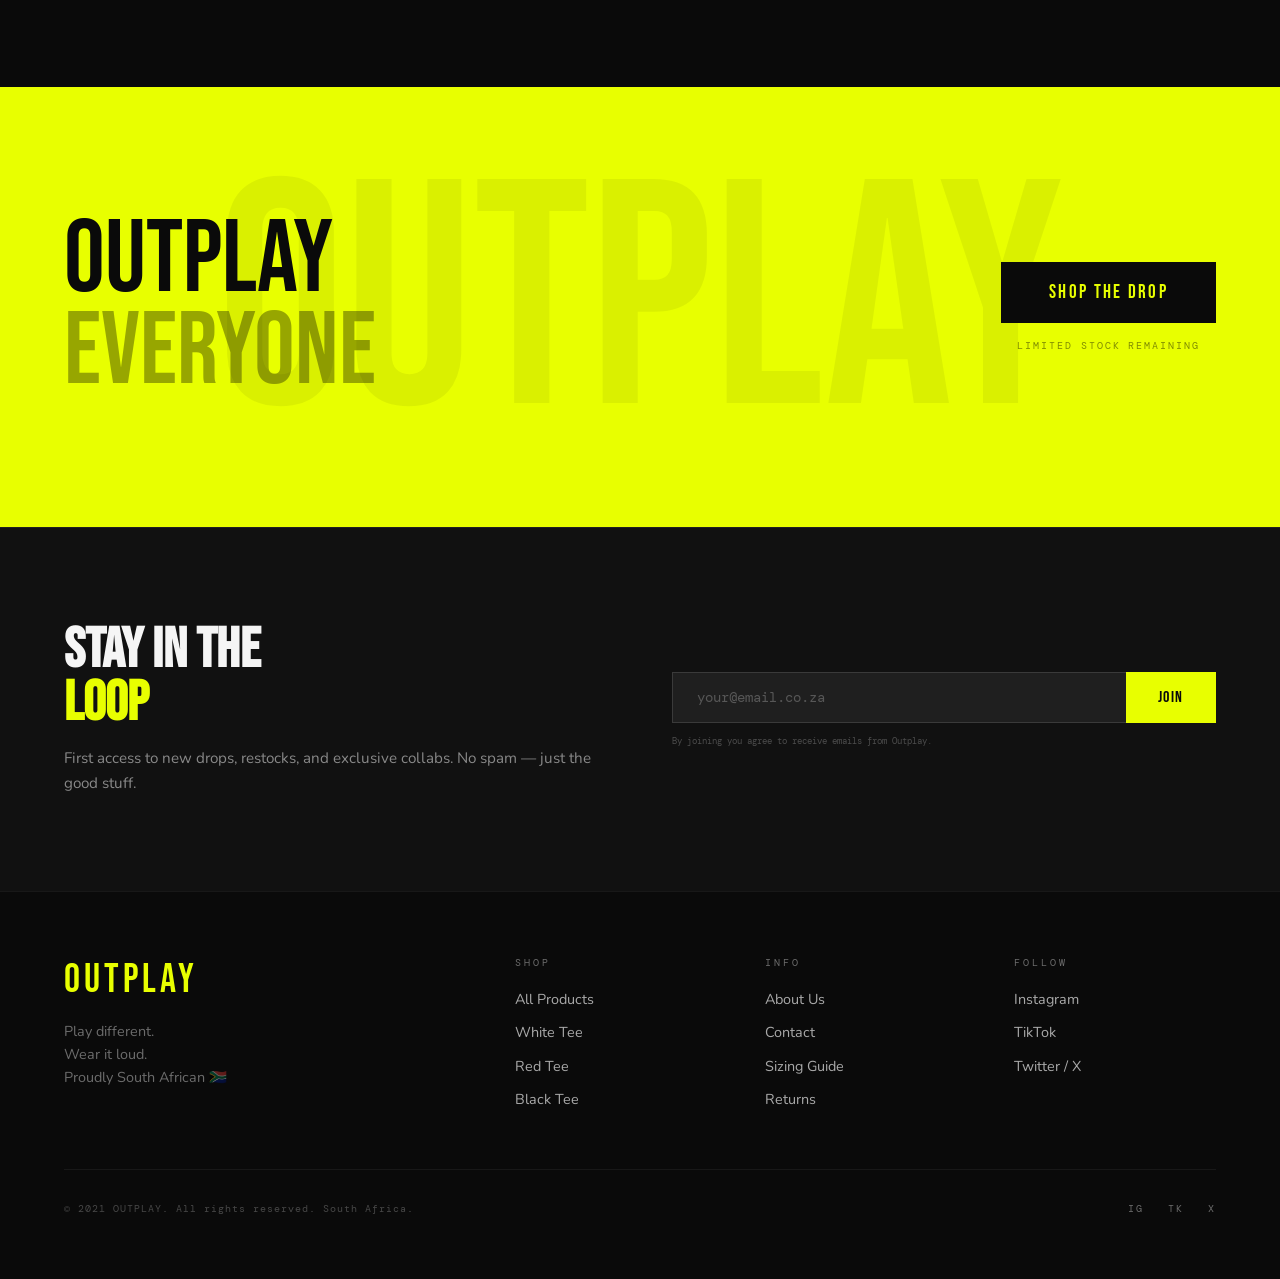
==== commit 72b5714c: "Minor Changes Added minor changes to information displayed on the website." ====
--- a/index.html
+++ b/index.html
@@ -299,7 +299,7 @@
       </div>
     </div>
     <div class="footer-bottom">
-      <span class="footer-copy">© 2025 OUTPLAY. All rights reserved. South Africa.</span>
+      <span class="footer-copy">© 2021 OUTPLAY. All rights reserved. South Africa.</span>
       <div class="social-links"><a href="#" class="social-link">IG</a><a href="#" class="social-link">TK</a><a href="#" class="social-link">X</a></div>
     </div>
   </footer>
--- a/shared.css
+++ b/shared.css
@@ -22,7 +22,7 @@
   cursor: none;
 }
 
-/* ===== NOISE ===== */
+/*NOISE*/
 body::before {
   content: '';
   position: fixed;
@@ -33,7 +33,7 @@
   opacity: 0.3;
 }
 
-/* ===== CURSOR ===== */
+/*CURSOR*/
 .cursor {
   position: fixed;
   width: 16px; height: 16px;
@@ -59,7 +59,7 @@
 .cursor.hover { width: 30px; height: 30px; }
 .cursor-ring.hover { width: 60px; height: 60px; border-color: var(--cyan); }
 
-/* ===== NAV ===== */
+/*NAV*/
 nav {
   position: fixed;
   top: 0; left: 0; right: 0;
@@ -129,7 +129,7 @@
   font-weight: 900;
 }
 
-/* ===== MARQUEE ===== */
+/*MARQUEE*/
 .marquee-wrapper {
   margin-top: 72px;
   overflow: hidden;
@@ -153,7 +153,7 @@
 }
 @keyframes marquee { from { transform: translateX(0); } to { transform: translateX(-50%); } }
 
-/* ===== BUTTONS ===== */
+/*BUTTONS*/
 .btn-primary {
   background: var(--yellow);
   color: var(--black);
@@ -185,7 +185,7 @@
 }
 .btn-outline:hover { border-color: var(--yellow); color: var(--yellow); transform: translateY(-2px); }
 
-/* ===== CART SIDEBAR ===== */
+/*CART SIDEBAR*/
 .cart-overlay {
   position: fixed;
   inset: 0;
@@ -287,7 +287,7 @@
 }
 .checkout-btn:hover { background: var(--cyan); }
 
-/* ===== TOAST ===== */
+/*TOAST*/
 .toast {
   position: fixed;
   bottom: 2rem; left: 50%;
@@ -304,7 +304,7 @@
 }
 .toast.show { transform: translateX(-50%) translateY(0); }
 
-/* ===== FOOTER ===== */
+/*FOOTER */
 footer {
   background: var(--black);
   border-top: 1px solid rgba(255,255,255,0.06);
@@ -363,7 +363,7 @@
 }
 .social-link:hover { color: var(--yellow); }
 
-/* ===== REVEAL ===== */
+/*REVEAL*/
 .reveal {
   opacity: 0;
   transform: translateY(40px);
@@ -371,12 +371,12 @@
 }
 .reveal.visible { opacity: 1; transform: translateY(0); }
 
-/* ===== SCROLLBAR ===== */
+/*SCROLLBAR*/
 ::-webkit-scrollbar { width: 4px; }
 ::-webkit-scrollbar-track { background: var(--black); }
 ::-webkit-scrollbar-thumb { background: var(--yellow); }
 
-/* ===== ANIMATIONS ===== */
+/**/
 @keyframes fadeUp {
   from { opacity: 0; transform: translateY(30px); }
   to { opacity: 1; transform: translateY(0); }
@@ -386,7 +386,7 @@
   50% { transform: rotate(-3deg) translateY(-8px); }
 }
 
-/* ===== SECTION HEADERS ===== */
+/*SECTION HEADERS*/
 .section-header {
   display: flex;
   align-items: flex-end;
@@ -414,7 +414,7 @@
 }
 .view-all:hover { color: var(--yellow); }
 
-/* ===== RESPONSIVE ===== */
+/*RESPONSIVE*/
 @media (max-width: 900px) {
   nav { padding: 1rem 1.5rem; }
   .nav-links { display: none; }
